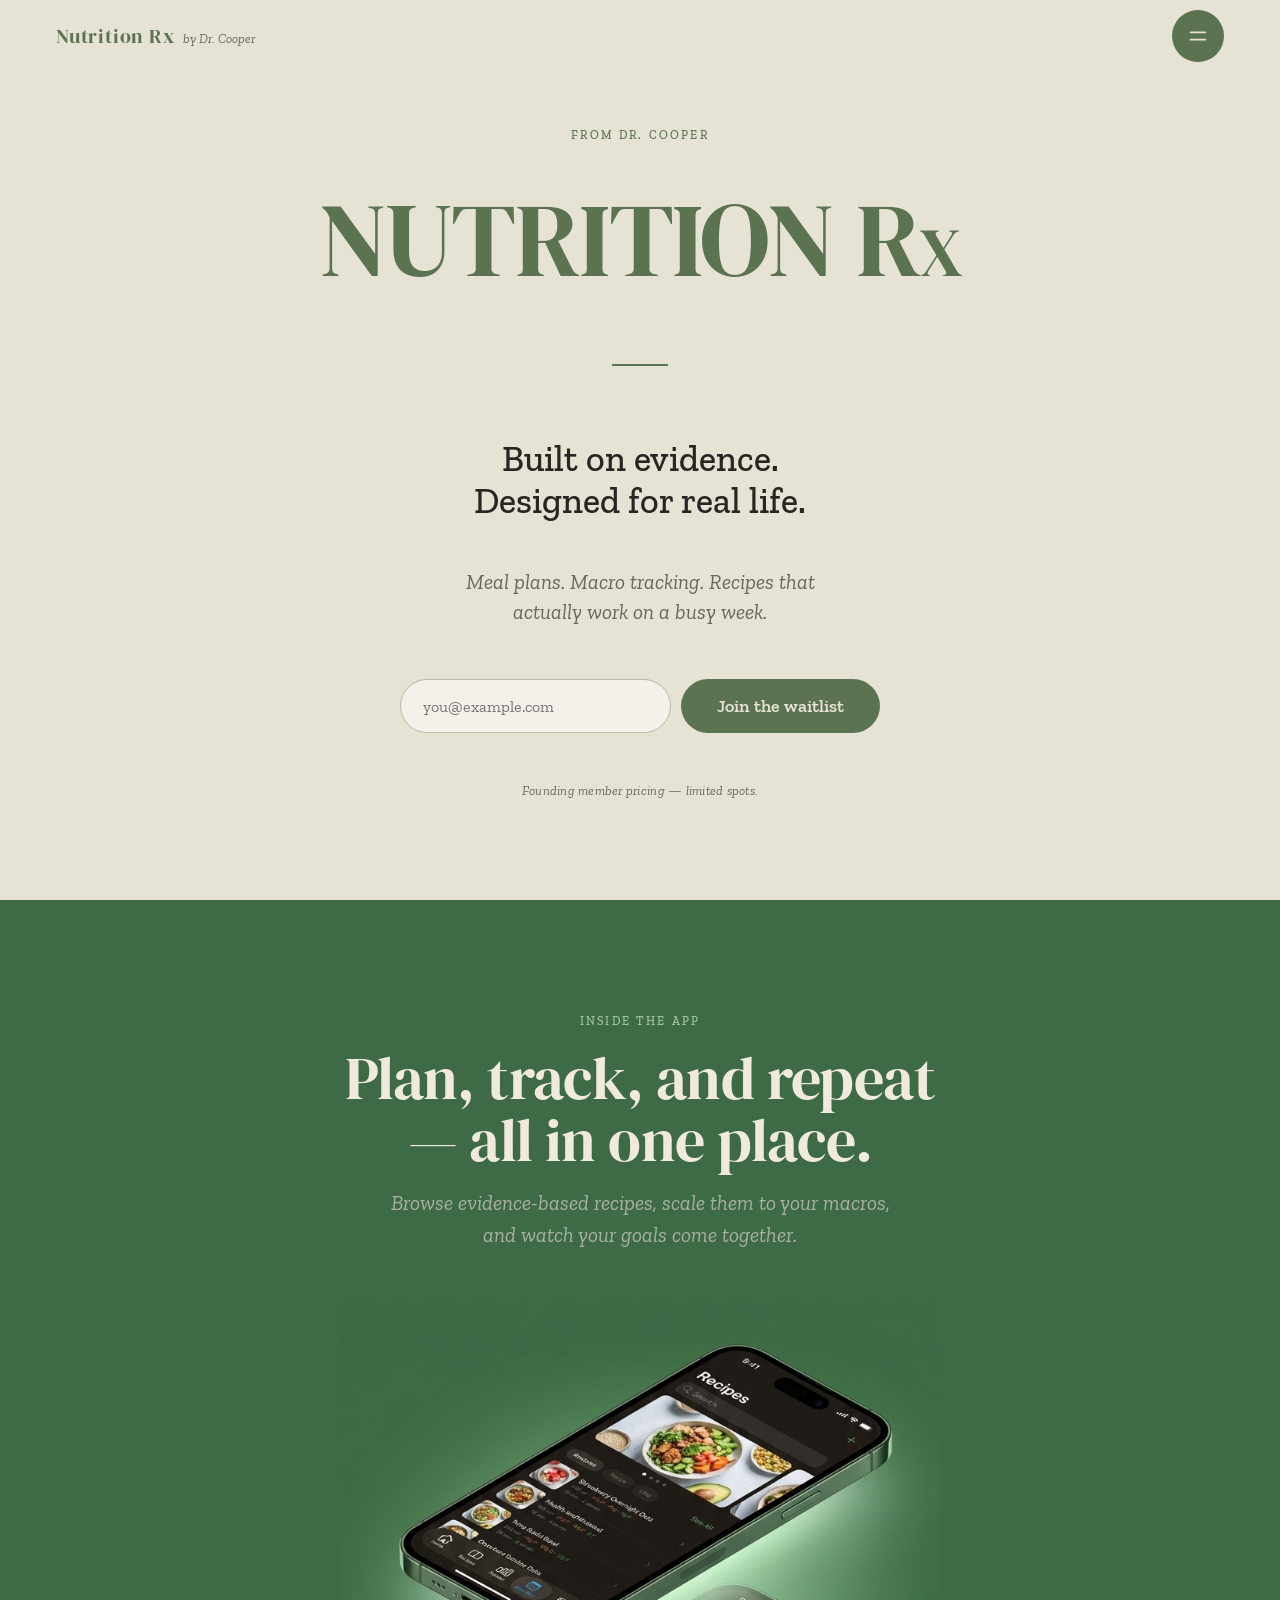
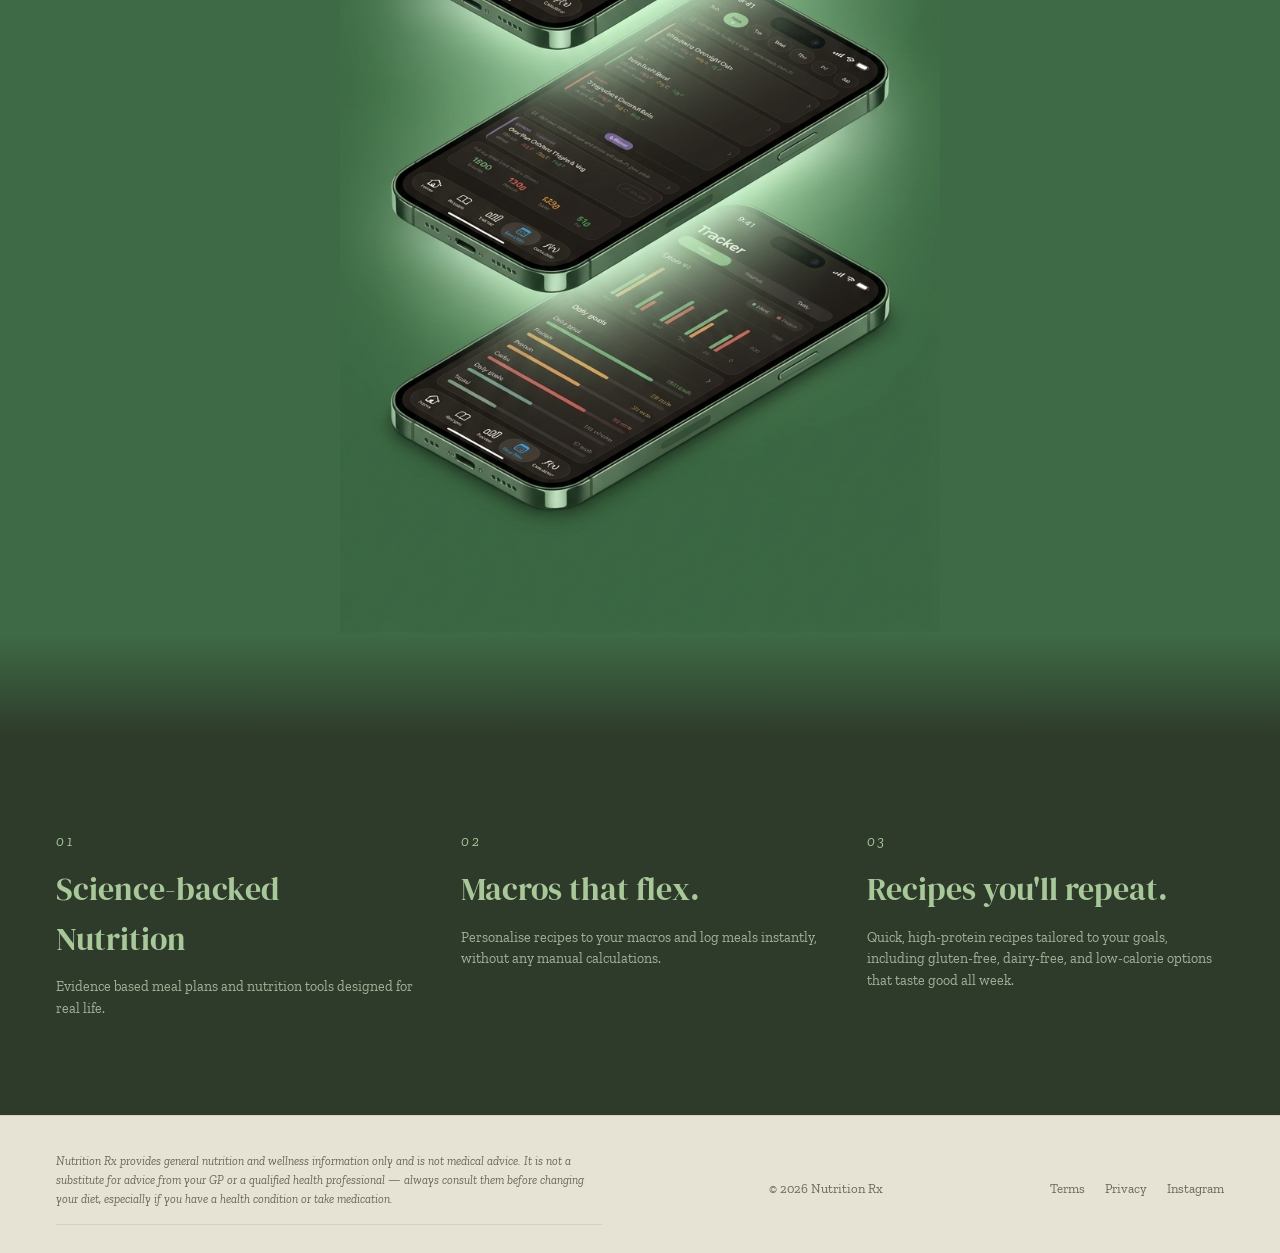
==== index.html @ 68b1487c "Add files via upload" ====
<!doctype html>
<html lang="en">
<head>
<meta charset="utf-8">
<meta name="viewport" content="width=device-width,initial-scale=1">
<title>Nutrition Rx — by Dr. Cooper</title>
<link rel="preconnect" href="https://fonts.googleapis.com">
<link rel="preconnect" href="https://fonts.gstatic.com" crossorigin>
<link href="https://fonts.googleapis.com/css2?family=DM+Serif+Display:ital@0;1&family=Zilla+Slab:ital,wght@0,300;0,400;0,500;0,600;0,700;1,400;1,500&display=swap" rel="stylesheet">
<link rel="stylesheet" href="styles.css">
<style>
  .hero {
    min-height: 100svh;
    display: grid;
    grid-template-rows: 72px 1fr;
    padding: 0 var(--page-pad);
  }
  .hero__body {
    display: grid;
    place-items: center;
    text-align: center;
    padding: 32px 0 64px;
  }
  .hero h1 {
    margin: 0;
    font-family: var(--font-display);
    font-weight: 400;
    letter-spacing: -0.01em;
    line-height: 1.0;
    color: var(--green-mid);
    text-transform: uppercase;
    white-space: nowrap;
  }
  .hero .lede {
    font-family: var(--font-slab);
    font-weight: 500;
    font-size: clamp(22px, 3.2vw, 36px);
    line-height: 1.18;
    color: var(--ink);
    margin: 0;
    max-width: 18ch;
  }
  .hero .sub {
    font-family: var(--font-italic);
    font-style: italic;
    font-size: clamp(16px, 2vw, 21px);
    color: var(--ink-soft);
    margin: 0;
    max-width: 32ch;
    line-height: 1.45;
  }
  .hero form {
    display: flex;
    flex-wrap: wrap;
    gap: 10px;
    justify-content: center;
    margin-top: 8px;
  }
  .hero input[type="email"] {
    appearance: none;
    border: 1.5px solid rgba(91,115,80,0.4);
    background: rgba(255,255,255,0.5);
    padding: 16px 22px;
    border-radius: var(--radius-pill);
    font-family: var(--font-slab);
    font-size: 16px;
    color: var(--ink);
    min-width: 260px;
    outline: none;
  }
  .hero input[type="email"]:focus { border-color: var(--green-mid); background: #fff; }
  .hero .hint {
    font-size: 13px;
    color: var(--ink-soft);
    font-style: italic;
    letter-spacing: 0.02em;
    margin-top: 4px;
  }

  .values {
    background: var(--green-deep);
    color: var(--ink-on-green);
    padding: clamp(56px, 9vw, 96px) var(--page-pad);
  }
  .values__inner {
    max-width: var(--max);
    margin: 0 auto;
    display: grid;
    grid-template-columns: repeat(3, 1fr);
    gap: 48px;
  }
  .values__inner > div { display: grid; gap: 12px; align-content: start; }
  .values h3 {
    font-family: var(--font-display);
    font-size: 32px;
    margin: 0;
    color: var(--green-sage);
    font-weight: 400;
  }
  .values p { margin: 0; color: var(--ink-on-green-soft); }
  .values .num {
    font-family: var(--font-slab);
    font-style: italic;
    color: var(--green-sage);
    font-size: 14px;
    letter-spacing: 0.2em;
  }
  @media (max-width: 720px) {
    .values__inner { grid-template-columns: 1fr; gap: 36px; }
  }

  /* ---------- App showcase ---------- */
  .showcase {
    background: #3e6b46;
    padding: clamp(64px, 10vw, 112px) var(--page-pad) 0;
    text-align: center;
    position: relative;
    overflow: hidden;
  }
  .showcase__head {
    max-width: 660px;
    margin: 0 auto;
    display: grid;
    gap: 16px;
    justify-items: center;
  }
  .showcase .eyebrow { color: var(--green-sage); }
  .showcase h2 {
    font-family: var(--font-display);
    font-weight: 400;
    font-size: clamp(32px, 5.2vw, 60px);
    line-height: 1.04;
    letter-spacing: -0.01em;
    color: var(--cream-light);
    margin: 0;
  }
  .showcase__sub {
    font-family: var(--font-italic);
    font-style: italic;
    font-size: clamp(16px, 2vw, 21px);
    color: var(--ink-on-green-soft);
    margin: 0;
    max-width: 42ch;
    line-height: 1.5;
  }
  .showcase__art {
    width: min(600px, 94%);
    margin: clamp(28px, 4.5vw, 52px) auto 0;
  }
  .showcase__art img { width: 100%; height: auto; }
  .showcase__fade {
    height: clamp(56px, 8vw, 110px);
    background: linear-gradient(#3e6b46, var(--green-deep));
  }

  /* scroll reveal */
  .reveal {
    opacity: 0;
    transform: translateY(26px);
    transition: opacity .85s cubic-bezier(.2,.7,.2,1), transform .85s cubic-bezier(.2,.7,.2,1);
  }
  .reveal.in { opacity: 1; transform: none; }
  .reveal--art { transition-delay: .12s; transform: translateY(40px) scale(.985); }
  .reveal--art.in { transform: none; }
  @media (prefers-reduced-motion: reduce) {
    .reveal, .reveal--art { opacity: 1; transform: none; transition: none; }
  }
</style>
</head>
<body data-screen-label="01 Landing" style="font-size: 14px">
<template id="__bundler_thumbnail">
<svg xmlns="http://www.w3.org/2000/svg" viewBox="0 0 100 100">
  <rect width="100" height="100" fill="#2f5a3a"/>
  <circle cx="50" cy="54" r="22" fill="none" stroke="#cfe3bf" stroke-width="4"/>
  <path d="M34 50h32a16 16 0 0 1-32 0z" fill="#cfe3bf"/>
  <text x="50" y="32" font-family="Georgia, serif" font-size="15" fill="#cfe3bf" text-anchor="middle">Rx</text>
</svg>
</template>

  <section class="hero">
    <div></div>
    <div class="hero__body stack" style="--gap: 28px;">
      <span class="eyebrow">From Dr. Cooper</span>
      <h1 data-comment-anchor="hero-title" style="font-size: clamp(34px, 8.5vw, 104px)">NUTRITION R<span style="font-size: 0.66em; display: inline-block; vertical-align: baseline">X</span></h1>
      <hr class="rule">
      <p class="lede">Built on evidence.<br>Designed for real life.</p>
      <p class="sub">Meal plans. Macro tracking. Recipes that actually work on a busy week.</p>

      <form onsubmit="event.preventDefault(); this.querySelector('.thanks').hidden=false;">
        <input type="email" placeholder="you@example.com" aria-label="Email address" required>
        <button class="btn-primary" type="submit">Join the waitlist</button>
        <p class="hint thanks" hidden style="width:100%;">✓ You're on the list. Founding pricing coming your way.</p>
      </form>
      <p class="hint">Founding member pricing — limited spots.</p>
    </div>
  </section>

  <section class="showcase" data-screen-label="01b App showcase">
    <div class="showcase__head reveal">
      <span class="eyebrow">Inside the app</span>
      <h2>Plan, track, and repeat<br>— all in one place.</h2>
      <p class="showcase__sub">Browse evidence-based recipes, scale them to your macros, and watch your goals come together.</p>
    </div>
    <div class="showcase__art reveal reveal--art">
      <img src="images/app-showcase.png" alt="Nutrition Rx app shown on three phones — recipes, macro logging, and the goals tracker" width="768" height="1191">
    </div>
  </section>
  <div class="showcase__fade"></div>

  <section class="values">
    <div class="values__inner">
      <div>
        <span class="num">01</span>
        <h3>Science-backed Nutrition</h3>
        <p>Evidence based meal plans and nutrition tools designed for real life.</p>
      </div>
      <div>
        <span class="num">02</span>
        <h3>Macros that flex.</h3>
        <p>Personalise recipes to your macros and log meals instantly, without any manual calculations.</p>
      </div>
      <div>
        <span class="num">03</span>
        <h3>Recipes you'll repeat.</h3>
        <p>Quick, high-protein recipes tailored to your goals, including gluten-free, dairy-free, and low-calorie options that taste good all week.</p>
      </div>
    </div>
  </section>

  <footer class="foot">
    <p class="foot__note">Nutrition Rx provides general nutrition and wellness information only and is not medical advice. It is not a substitute for advice from your GP or a qualified health professional — always consult them before changing your diet, especially if you have a health condition or take medication.</p>
    <span>© 2026 Nutrition Rx</span>
    <div class="foot__links">
      <a href="https://app.termly.io/policy-viewer/policy.html?policyUUID=1946a40e-50e3-4dcf-b703-84544bc75a5b">Terms</a>
      <a href="https://app.termly.io/policy-viewer/policy.html?policyUUID=960cfebc-e4dd-4759-b93a-fd1ca476af55">Privacy</a>
      <a href="https://www.instagram.com/eatwithdrcooper/" target="_blank" rel="noopener">Instagram</a>
    </div>
  </footer>

  <script src="nav.js"></script>
  <script>NutritionRxNav.mount({ current: "home" });</script>
  <script>
    (function () {
      var els = document.querySelectorAll('.reveal');
      if (!('IntersectionObserver' in window)) {
        els.forEach(function (el) { el.classList.add('in'); });
        return;
      }
      var io = new IntersectionObserver(function (entries) {
        entries.forEach(function (e) {
          if (e.isIntersecting) { e.target.classList.add('in'); io.unobserve(e.target); }
        });
      }, { threshold: 0.18 });
      els.forEach(function (el) { io.observe(el); });
    })();
  </script>
</body>
</html>
---- styles.css ----
/* =========================================================
   Nutrition Rx — shared styles
   Design tokens pulled from brand graphics:
   - cream paper + deep forest green
   - sage pill accents, slab + transitional serif type
   ========================================================= */

:root {
  /* Surfaces */
  --cream: #e6e2d4;
  --cream-warm: #ddd6c4;
  --cream-light: #efeadc;
  --green-deep: #2e3b2a;
  --green-darker: #1f2a1d;
  --green-mid: #5b7350;
  --green-sage: #a8c89a;
  --green-sage-soft: #c2d6b6;

  /* Ink */
  --ink: #2a2522;
  --ink-soft: #6b665a;
  --ink-on-green: #e6e2d4;
  --ink-on-green-soft: #a8b29c;

  /* Macros */
  --macro-cal: #c8553d;
  --macro-protein: #d8893a;
  --macro-carbs: #a8a83a;
  --macro-fat: #5b7350;

  /* Type */
  --font-display: "DM Serif Display", "Source Serif Pro", Georgia, serif;
  --font-slab: "Zilla Slab", Georgia, serif;
  --font-italic: "Zilla Slab", Georgia, serif;

  /* Layout */
  --page-pad: clamp(20px, 5vw, 56px);
  --max: 1240px;
  --radius-pill: 999px;
  --radius-card: 18px;
}

* { box-sizing: border-box; }

html, body {
  margin: 0;
  padding: 0;
  background: var(--cream);
  color: var(--ink);
  font-family: var(--font-slab);
  font-weight: 400;
  font-size: 17px;
  line-height: 1.55;
  -webkit-font-smoothing: antialiased;
  text-rendering: optimizeLegibility;
}

body.theme-green {
  background: var(--green-deep);
  color: var(--ink-on-green);
}

img { max-width: 100%; display: block; }

a { color: inherit; text-decoration: none; }

/* ---------- Type ---------- */
.display {
  font-family: var(--font-display);
  font-weight: 400;
  letter-spacing: -0.01em;
  line-height: 1.02;
}

.eyebrow {
  font-family: var(--font-slab);
  font-weight: 500;
  font-size: 12px;
  letter-spacing: 0.18em;
  text-transform: uppercase;
  color: var(--green-mid);
}
.theme-green .eyebrow { color: var(--green-sage); }

.italic-lede {
  font-family: var(--font-italic);
  font-style: italic;
  font-weight: 400;
  color: var(--ink-soft);
}
.theme-green .italic-lede { color: var(--ink-on-green-soft); }

.rule {
  width: 56px;
  height: 2px;
  background: var(--green-mid);
  border: 0;
  margin: 28px auto;
}
.theme-green .rule { background: var(--green-sage); }

/* ---------- Pills / Buttons ---------- */
.pill {
  display: inline-flex;
  align-items: center;
  gap: 8px;
  padding: 10px 20px;
  border-radius: var(--radius-pill);
  background: var(--green-sage);
  color: var(--green-darker);
  font-family: var(--font-slab);
  font-weight: 600;
  font-size: 15px;
  letter-spacing: 0.02em;
}

.btn-primary {
  display: inline-flex;
  align-items: center;
  justify-content: center;
  gap: 10px;
  padding: 16px 36px;
  border-radius: var(--radius-pill);
  background: var(--green-mid);
  color: var(--cream);
  font-family: var(--font-slab);
  font-weight: 600;
  font-size: 18px;
  border: 0;
  cursor: pointer;
  transition: transform .15s ease, background .15s ease;
}
.btn-primary:hover { background: #4d6244; transform: translateY(-1px); }

.btn-ghost {
  display: inline-flex;
  align-items: center;
  gap: 8px;
  padding: 14px 28px;
  border-radius: var(--radius-pill);
  border: 1.5px solid currentColor;
  font-family: var(--font-slab);
  font-weight: 500;
  font-size: 15px;
  cursor: pointer;
  background: transparent;
}

/* ---------- Top bar / Hamburger ---------- */
.topbar {
  position: fixed;
  inset: 0 0 auto 0;
  height: 72px;
  display: flex;
  align-items: center;
  justify-content: space-between;
  padding: 0 var(--page-pad);
  z-index: 50;
  pointer-events: none;
  transition: background .28s ease, box-shadow .28s ease, backdrop-filter .28s ease, height .28s ease;
}
.topbar > * { pointer-events: auto; }

.topbar.scrolled {
  background: rgba(230, 226, 212, 0.88);
  -webkit-backdrop-filter: blur(10px);
  backdrop-filter: blur(10px);
  box-shadow: 0 1px 0 rgba(42, 37, 34, 0.10), 0 6px 20px -14px rgba(42, 37, 34, 0.5);
}
.theme-green .topbar.scrolled {
  background: rgba(46, 59, 42, 0.9);
  box-shadow: 0 1px 0 rgba(230, 226, 212, 0.12), 0 6px 20px -14px rgba(0, 0, 0, 0.6);
}

.brand {
  font-family: var(--font-display);
  font-size: 20px;
  letter-spacing: 0.04em;
  color: var(--green-mid);
}
.theme-green .brand { color: var(--green-sage); }
.brand small {
  font-family: var(--font-slab);
  font-style: italic;
  font-size: 13px;
  color: var(--ink-soft);
  margin-left: 8px;
  letter-spacing: 0;
}
.theme-green .brand small { color: var(--ink-on-green-soft); }

.hamburger {
  width: 52px;
  height: 52px;
  border-radius: 50%;
  background: var(--green-mid);
  color: var(--cream);
  display: inline-flex;
  align-items: center;
  justify-content: center;
  border: 0;
  cursor: pointer;
  transition: background .15s ease, transform .15s ease;
}
.theme-green .hamburger { background: var(--green-sage); color: var(--green-darker); }
.hamburger:hover { transform: scale(1.04); }
.hamburger svg { width: 22px; height: 22px; }

/* ---------- Menu overlay ---------- */
.menu {
  position: fixed;
  inset: 0;
  background: var(--green-deep);
  color: var(--cream);
  z-index: 100;
  opacity: 0;
  pointer-events: none;
  transform: translateY(-12px);
  transition: opacity .35s ease, transform .35s ease;
  display: grid;
  grid-template-rows: 72px 1fr auto;
  padding: 0 var(--page-pad);
}
.menu.is-open {
  opacity: 1;
  pointer-events: auto;
  transform: translateY(0);
}
.menu__top {
  display: flex;
  align-items: center;
  justify-content: space-between;
}
.menu__brand {
  font-family: var(--font-display);
  font-size: 20px;
  letter-spacing: 0.04em;
  color: var(--green-sage);
}
.menu__close {
  width: 52px;
  height: 52px;
  border-radius: 50%;
  background: var(--green-sage);
  color: var(--green-darker);
  border: 0;
  cursor: pointer;
  display: inline-flex;
  align-items: center;
  justify-content: center;
}
.menu__close svg { width: 22px; height: 22px; }

.menu__nav {
  display: flex;
  flex-direction: column;
  justify-content: center;
  gap: clamp(20px, 4vh, 36px);
  max-width: 880px;
  margin: 0 auto;
  width: 100%;
}
.menu__link {
  font-family: var(--font-display);
  font-size: clamp(40px, 8vw, 88px);
  line-height: 1;
  letter-spacing: -0.015em;
  color: var(--cream);
  display: grid;
  grid-template-columns: 64px 1fr auto;
  align-items: baseline;
  gap: 24px;
  padding: 8px 0;
  border-bottom: 1px solid rgba(230, 226, 212, 0.18);
  transition: color .2s ease, padding-left .2s ease;
}
.menu__link:hover {
  color: var(--green-sage);
  padding-left: 8px;
}
.menu__link .num {
  font-family: var(--font-slab);
  font-size: 14px;
  letter-spacing: 0.2em;
  color: var(--ink-on-green-soft);
  font-style: italic;
}
.menu__link .arrow {
  font-family: var(--font-slab);
  font-size: 20px;
  color: var(--ink-on-green-soft);
  transition: transform .2s ease;
}
.menu__link:hover .arrow { transform: translateX(8px); color: var(--green-sage); }

.menu__foot {
  display: flex;
  justify-content: space-between;
  align-items: center;
  padding: 28px 0;
  border-top: 1px solid rgba(230, 226, 212, 0.18);
  font-family: var(--font-slab);
  font-size: 13px;
  color: var(--ink-on-green-soft);
  letter-spacing: 0.04em;
}
.menu__foot a:hover { color: var(--green-sage); }

body.menu-open { overflow: hidden; }

/* ---------- Page sections ---------- */
.section {
  padding: clamp(80px, 12vw, 140px) var(--page-pad);
  max-width: var(--max);
  margin: 0 auto;
}
.section--narrow { max-width: 820px; }
.section--green {
  background: var(--green-deep);
  color: var(--ink-on-green);
  max-width: none;
}
.section--green-inner {
  max-width: var(--max);
  margin: 0 auto;
}

.center { text-align: center; }

/* ---------- Image placeholder ---------- */
.ph {
  position: relative;
  background:
    repeating-linear-gradient(135deg,
      rgba(0,0,0,0.04) 0 8px,
      transparent 8px 16px),
    var(--cream-warm);
  border: 1px solid rgba(0,0,0,0.06);
  border-radius: 12px;
  display: grid;
  place-items: center;
  font-family: ui-monospace, "SF Mono", Menlo, monospace;
  font-size: 11px;
  letter-spacing: 0.12em;
  text-transform: uppercase;
  color: var(--ink-soft);
  text-align: center;
  padding: 16px;
  min-height: 200px;
}
.theme-green .ph {
  background:
    repeating-linear-gradient(135deg,
      rgba(255,255,255,0.04) 0 8px,
      transparent 8px 16px),
    rgba(255,255,255,0.04);
  border-color: rgba(255,255,255,0.12);
  color: var(--ink-on-green-soft);
}
.ph--circle { border-radius: 999px; aspect-ratio: 1; }
.ph--phone {
  aspect-ratio: 9 / 19.5;
  border-radius: 36px;
  min-height: 0;
}

/* ---------- Footer ---------- */
.foot {
  padding: 36px var(--page-pad) 28px;
  border-top: 1px solid rgba(0,0,0,0.08);
  display: flex;
  flex-wrap: wrap;
  gap: 24px;
  justify-content: space-between;
  align-items: center;
  font-size: 13px;
  color: var(--ink-soft);
}
.theme-green .foot {
  border-color: rgba(255,255,255,0.12);
  color: var(--ink-on-green-soft);
}
.foot a:hover { color: var(--green-mid); }
.theme-green .foot a:hover { color: var(--green-sage); }
.foot__links { display: flex; gap: 20px; flex-wrap: wrap; }

/* ---------- Utility ---------- */
.stack > * + * { margin-top: var(--gap, 16px); }
.grid { display: grid; gap: 24px; }

@media (max-width: 720px) {
  body { font-size: 16px; }
  .topbar { height: 64px; }
  .hamburger, .menu__close { width: 44px; height: 44px; }
  .menu { grid-template-rows: 64px 1fr auto; }
  .menu__link { grid-template-columns: 40px 1fr auto; gap: 14px; }
  .menu__link .num { font-size: 12px; }
}

.foot__note { flex-basis: 100%; order: -1; margin: 0; padding-bottom: 16px; border-bottom: 1px solid rgba(0,0,0,0.08); font-size: 12px; line-height: 1.55; font-style: italic; color: var(--ink-soft); max-width: 78ch; }
.theme-green .foot__note { border-color: rgba(255,255,255,0.12); color: var(--ink-on-green-soft); }
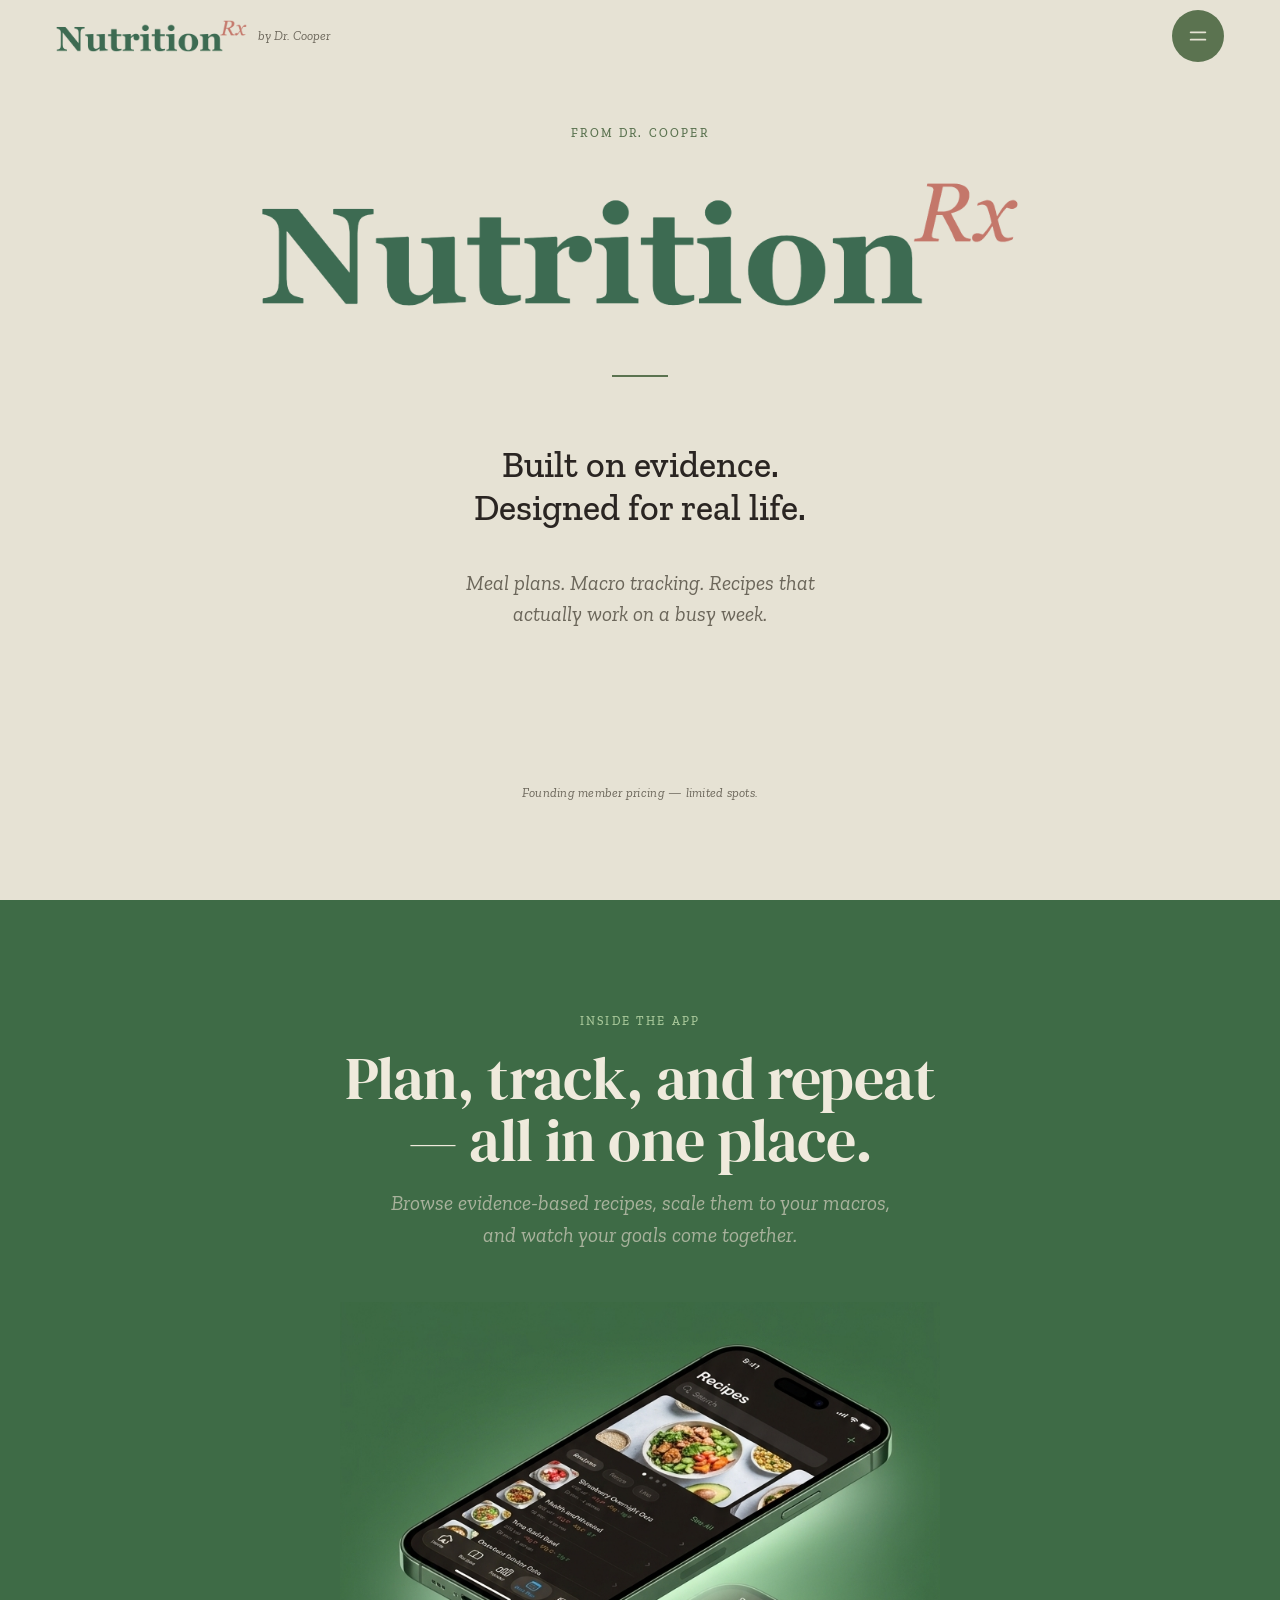
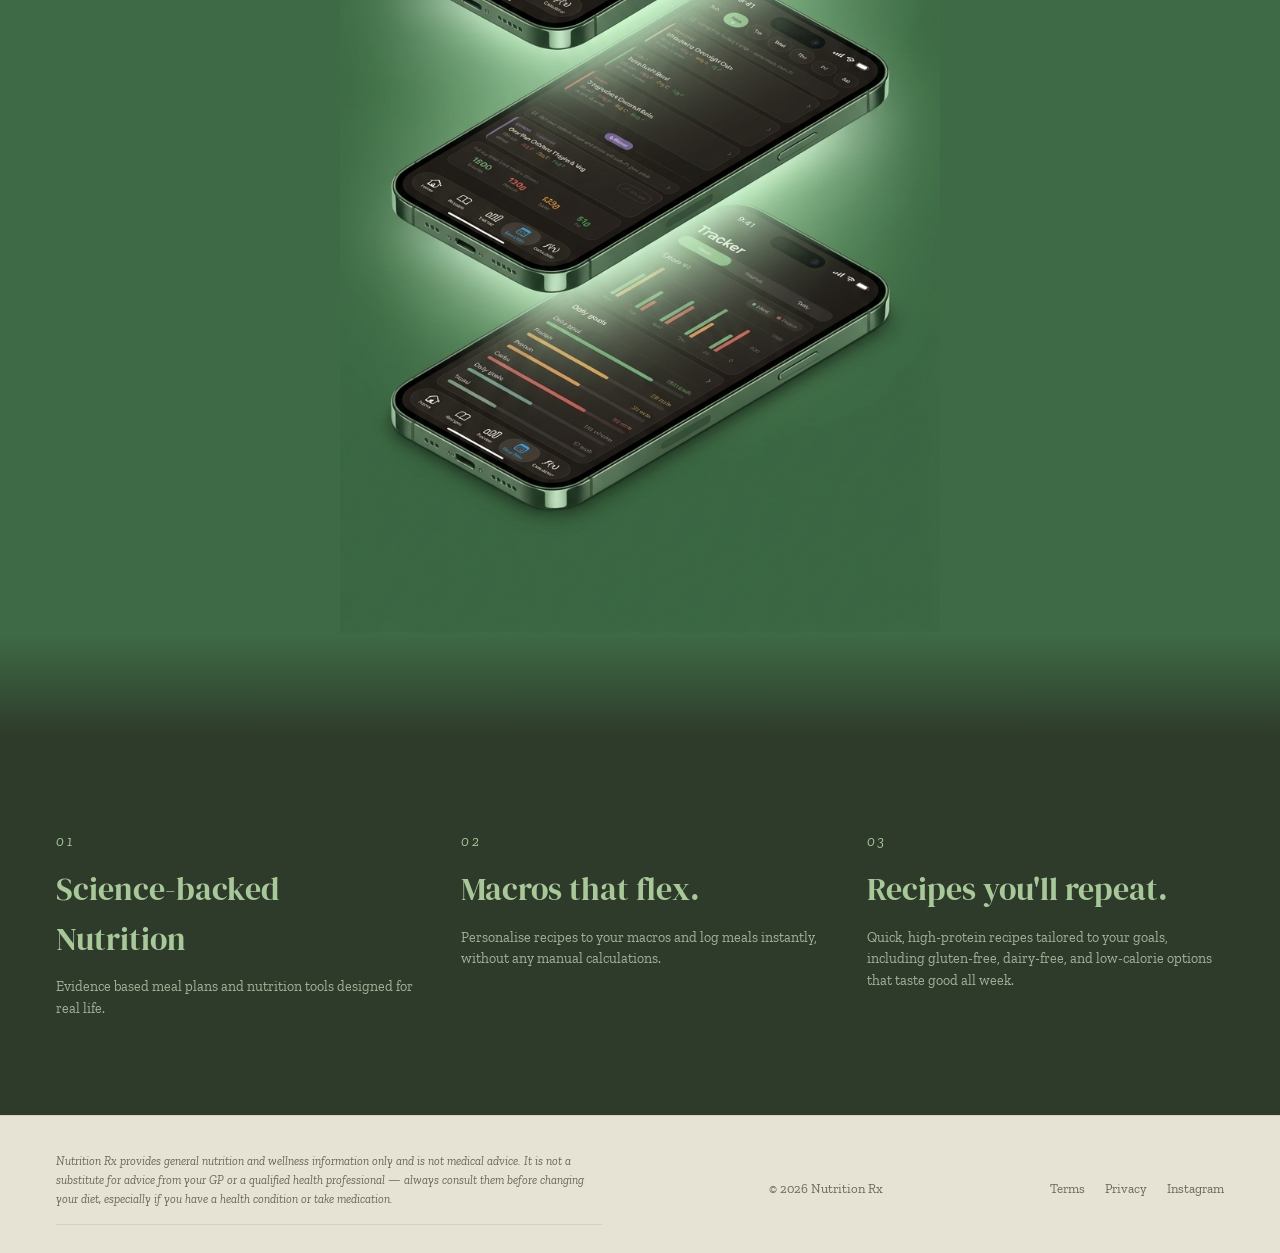
==== commit f4e4da77: "Add files via upload" ====
--- a/index.html
+++ b/index.html
@@ -4,6 +4,8 @@
 <meta charset="utf-8">
 <meta name="viewport" content="width=device-width,initial-scale=1">
 <title>Nutrition Rx — by Dr. Cooper</title>
+<link rel="icon" type="image/png" href="images/favicon.png">
+<link rel="apple-touch-icon" href="images/favicon.png">
 <link rel="preconnect" href="https://fonts.googleapis.com">
 <link rel="preconnect" href="https://fonts.gstatic.com" crossorigin>
 <link href="https://fonts.googleapis.com/css2?family=DM+Serif+Display:ital@0;1&family=Zilla+Slab:ital,wght@0,300;0,400;0,500;0,600;0,700;1,400;1,500&display=swap" rel="stylesheet">
@@ -31,6 +33,12 @@
     text-transform: uppercase;
     white-space: nowrap;
   }
+  .hero__logo {
+    width: clamp(280px, 64vw, 760px);
+    height: auto;
+    display: block;
+    margin: 0 auto;
+  }
   .hero .lede {
     font-family: var(--font-slab);
     font-weight: 500;
@@ -56,6 +64,13 @@
     justify-content: center;
     margin-top: 8px;
   }
+  .hero__signup {
+    width: 100%;
+    max-width: 520px;
+    margin: 8px auto 0;
+    min-height: 64px;
+  }
+  .hero__signup iframe { max-width: 100%; }
   .hero input[type="email"] {
     appearance: none;
     border: 1.5px solid rgba(91,115,80,0.4);
@@ -165,6 +180,7 @@
   @media (prefers-reduced-motion: reduce) {
     .reveal, .reveal--art { opacity: 1; transform: none; transition: none; }
   }
+
 </style>
 </head>
 <body data-screen-label="01 Landing" style="font-size: 14px">
@@ -181,16 +197,14 @@
     <div></div>
     <div class="hero__body stack" style="--gap: 28px;">
       <span class="eyebrow">From Dr. Cooper</span>
-      <h1 data-comment-anchor="hero-title" style="font-size: clamp(34px, 8.5vw, 104px)">NUTRITION R<span style="font-size: 0.66em; display: inline-block; vertical-align: baseline">X</span></h1>
+      <h1 data-comment-anchor="hero-title"><img class="hero__logo" src="images/logo-wordmark.png" alt="Nutrition Rx"></h1>
       <hr class="rule">
       <p class="lede">Built on evidence.<br>Designed for real life.</p>
       <p class="sub">Meal plans. Macro tracking. Recipes that actually work on a busy week.</p>
 
-      <form onsubmit="event.preventDefault(); this.querySelector('.thanks').hidden=false;">
-        <input type="email" placeholder="you@example.com" aria-label="Email address" required>
-        <button class="btn-primary" type="submit">Join the waitlist</button>
-        <p class="hint thanks" hidden style="width:100%;">✓ You're on the list. Founding pricing coming your way.</p>
-      </form>
+      <div class="hero__signup" data-comment-anchor="waitlist">
+        <script async src="https://subscribe-forms.beehiiv.com/v3/loader.js" data-beehiiv-form="a552e4b9-af74-4bf8-8b6a-422f69eded4b"></script>
+      </div>
       <p class="hint">Founding member pricing — limited spots.</p>
     </div>
   </section>
@@ -254,5 +268,6 @@
       els.forEach(function (el) { io.observe(el); });
     })();
   </script>
+  
 </body>
 </html>
--- a/styles.css
+++ b/styles.css
@@ -177,6 +177,14 @@
   font-size: 20px;
   letter-spacing: 0.04em;
   color: var(--green-mid);
+  display: inline-flex;
+  align-items: center;
+  gap: 11px;
+}
+.brand__logo {
+  height: 32px;
+  width: auto;
+  display: block;
 }
 .theme-green .brand { color: var(--green-sage); }
 .brand small {
@@ -184,9 +192,11 @@
   font-style: italic;
   font-size: 13px;
   color: var(--ink-soft);
-  margin-left: 8px;
+  margin-left: 0;
   letter-spacing: 0;
-}
+  white-space: nowrap;
+}
+.menu__brand-logo { height: 30px; width: auto; display: block; }
 .theme-green .brand small { color: var(--ink-on-green-soft); }
 
 .hamburger {
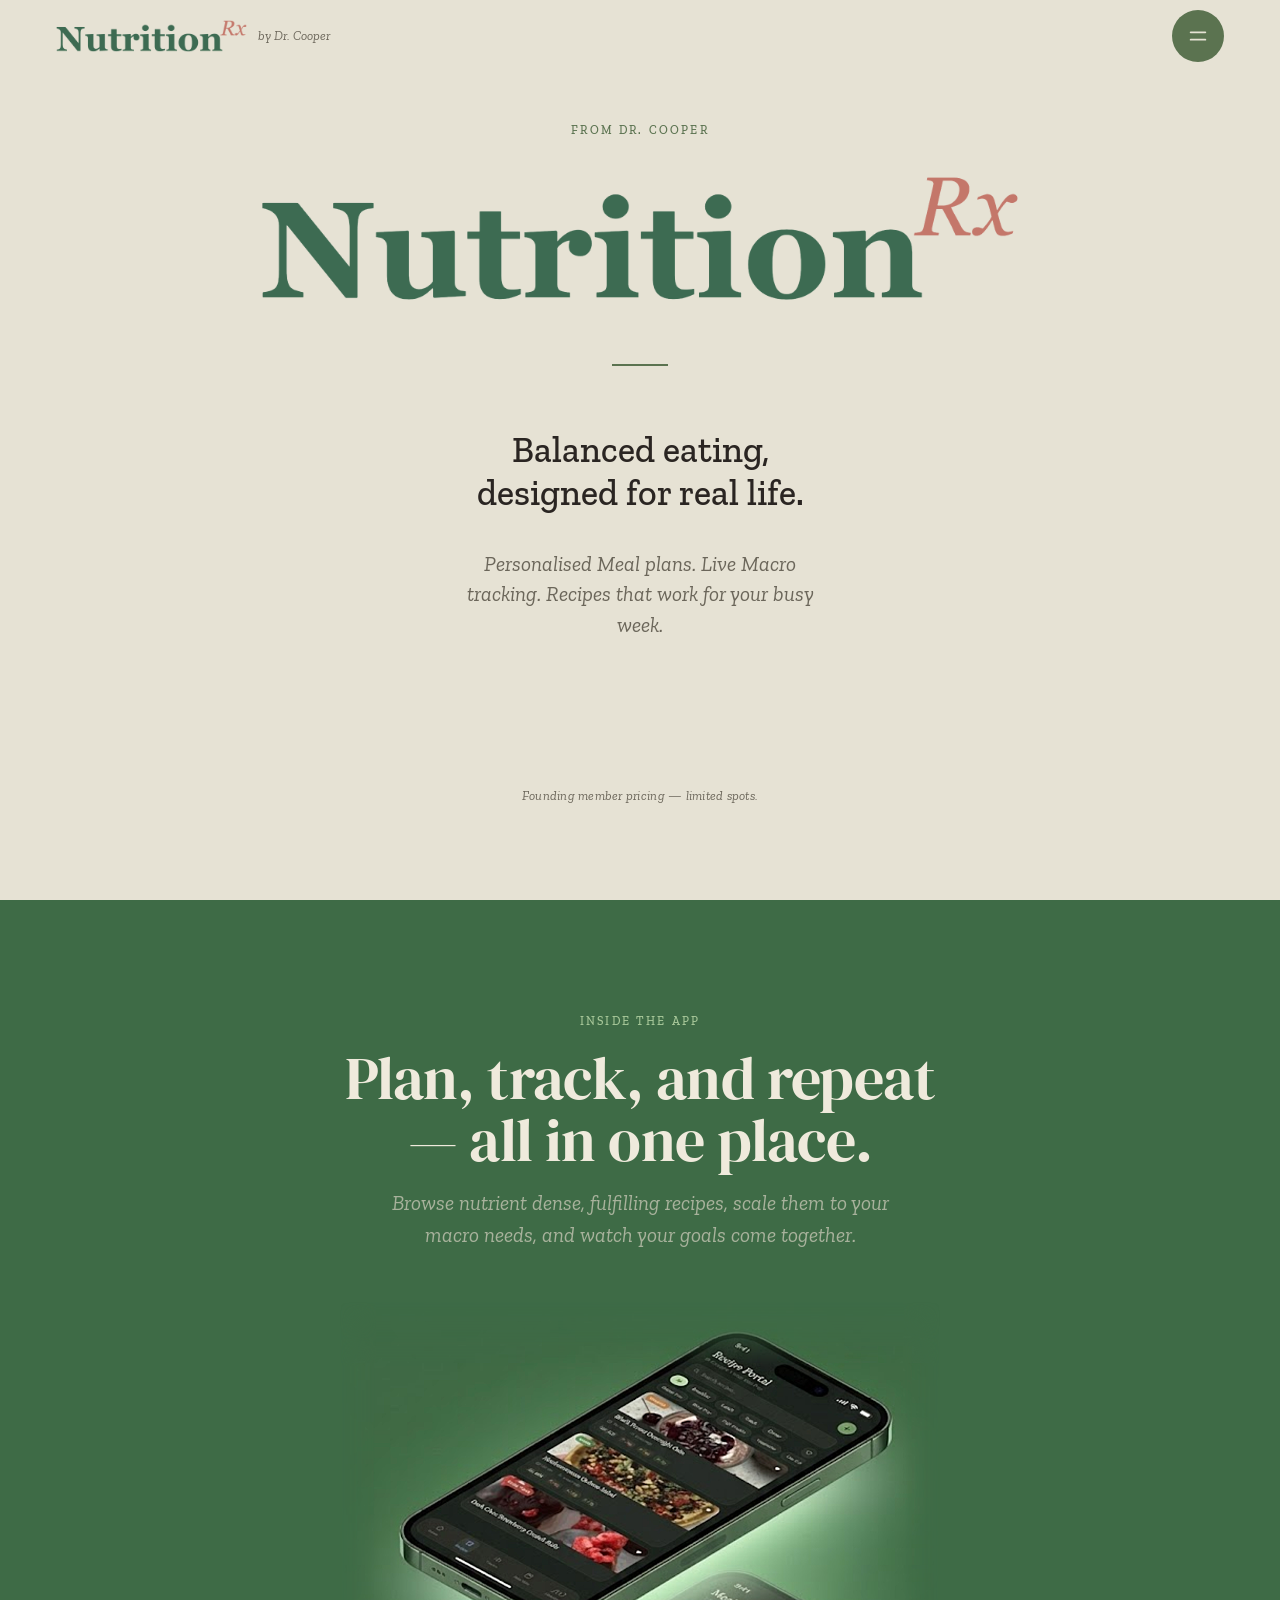
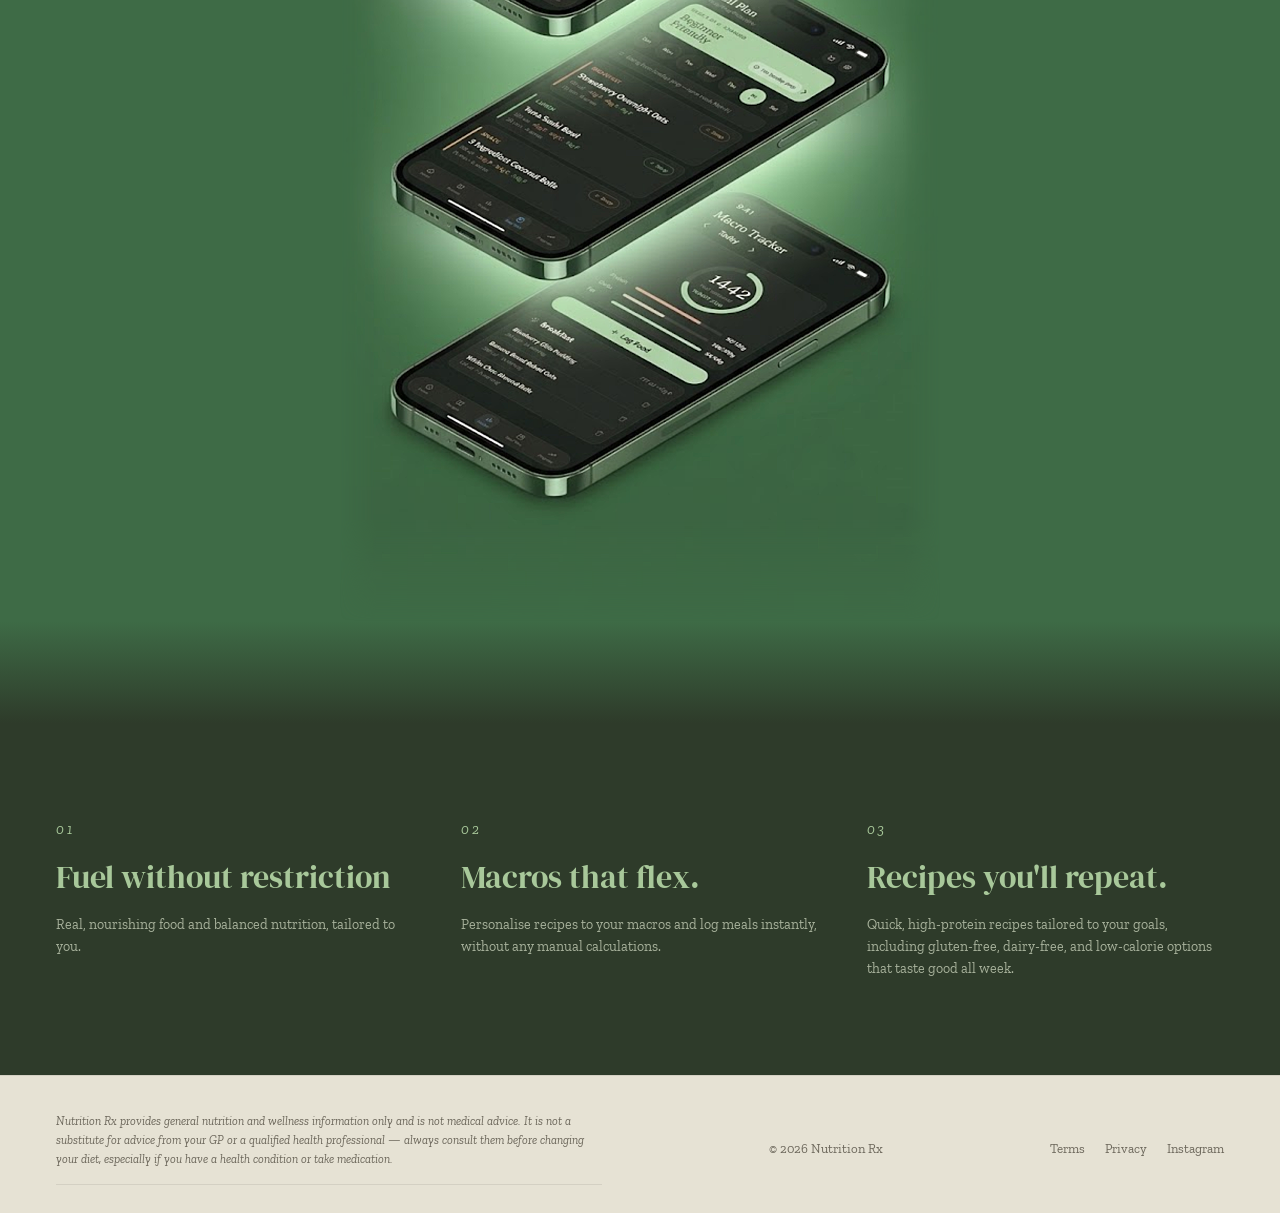
==== commit f25f6c41: "Add files via upload" ====
--- a/index.html
+++ b/index.html
@@ -162,7 +162,18 @@
     width: min(600px, 94%);
     margin: clamp(28px, 4.5vw, 52px) auto 0;
   }
-  .showcase__art img { width: 100%; height: auto; }
+  .showcase__art img {
+    width: 100%;
+    height: auto;
+    -webkit-mask-image:
+      linear-gradient(to bottom, transparent 0%, #000 7%, #000 89%, transparent 100%),
+      linear-gradient(to right, transparent 0%, #000 6%, #000 94%, transparent 100%);
+    mask-image:
+      linear-gradient(to bottom, transparent 0%, #000 7%, #000 89%, transparent 100%),
+      linear-gradient(to right, transparent 0%, #000 6%, #000 94%, transparent 100%);
+    -webkit-mask-composite: source-in;
+    mask-composite: intersect;
+  }
   .showcase__fade {
     height: clamp(56px, 8vw, 110px);
     background: linear-gradient(#3e6b46, var(--green-deep));
@@ -199,8 +210,9 @@
       <span class="eyebrow">From Dr. Cooper</span>
       <h1 data-comment-anchor="hero-title"><img class="hero__logo" src="images/logo-wordmark.png" alt="Nutrition Rx"></h1>
       <hr class="rule">
-      <p class="lede">Built on evidence.<br>Designed for real life.</p>
-      <p class="sub">Meal plans. Macro tracking. Recipes that actually work on a busy week.</p>
+      <p class="lede">Balanced eating,
+designed for real life.</p>
+      <p class="sub">Personalised Meal plans. Live Macro tracking. Recipes that work for your busy week.</p>
 
       <div class="hero__signup" data-comment-anchor="waitlist">
         <script async src="https://subscribe-forms.beehiiv.com/v3/loader.js" data-beehiiv-form="a552e4b9-af74-4bf8-8b6a-422f69eded4b"></script>
@@ -213,10 +225,10 @@
     <div class="showcase__head reveal">
       <span class="eyebrow">Inside the app</span>
       <h2>Plan, track, and repeat<br>— all in one place.</h2>
-      <p class="showcase__sub">Browse evidence-based recipes, scale them to your macros, and watch your goals come together.</p>
+      <p class="showcase__sub">Browse nutrient dense, fulfilling recipes, scale them to your macro needs, and watch your goals come together.</p>
     </div>
     <div class="showcase__art reveal reveal--art">
-      <img src="images/app-showcase.png" alt="Nutrition Rx app shown on three phones — recipes, macro logging, and the goals tracker" width="768" height="1191">
+      <img src="images/app-showcase.png" alt="Nutrition Rx app shown on three phones — recipes, macro logging, and the goals tracker" width="571" height="874">
     </div>
   </section>
   <div class="showcase__fade"></div>
@@ -225,8 +237,8 @@
     <div class="values__inner">
       <div>
         <span class="num">01</span>
-        <h3>Science-backed Nutrition</h3>
-        <p>Evidence based meal plans and nutrition tools designed for real life.</p>
+        <h3>Fuel without restriction</h3>
+        <p>Real, nourishing food and balanced nutrition, tailored to you.</p>
       </div>
       <div>
         <span class="num">02</span>
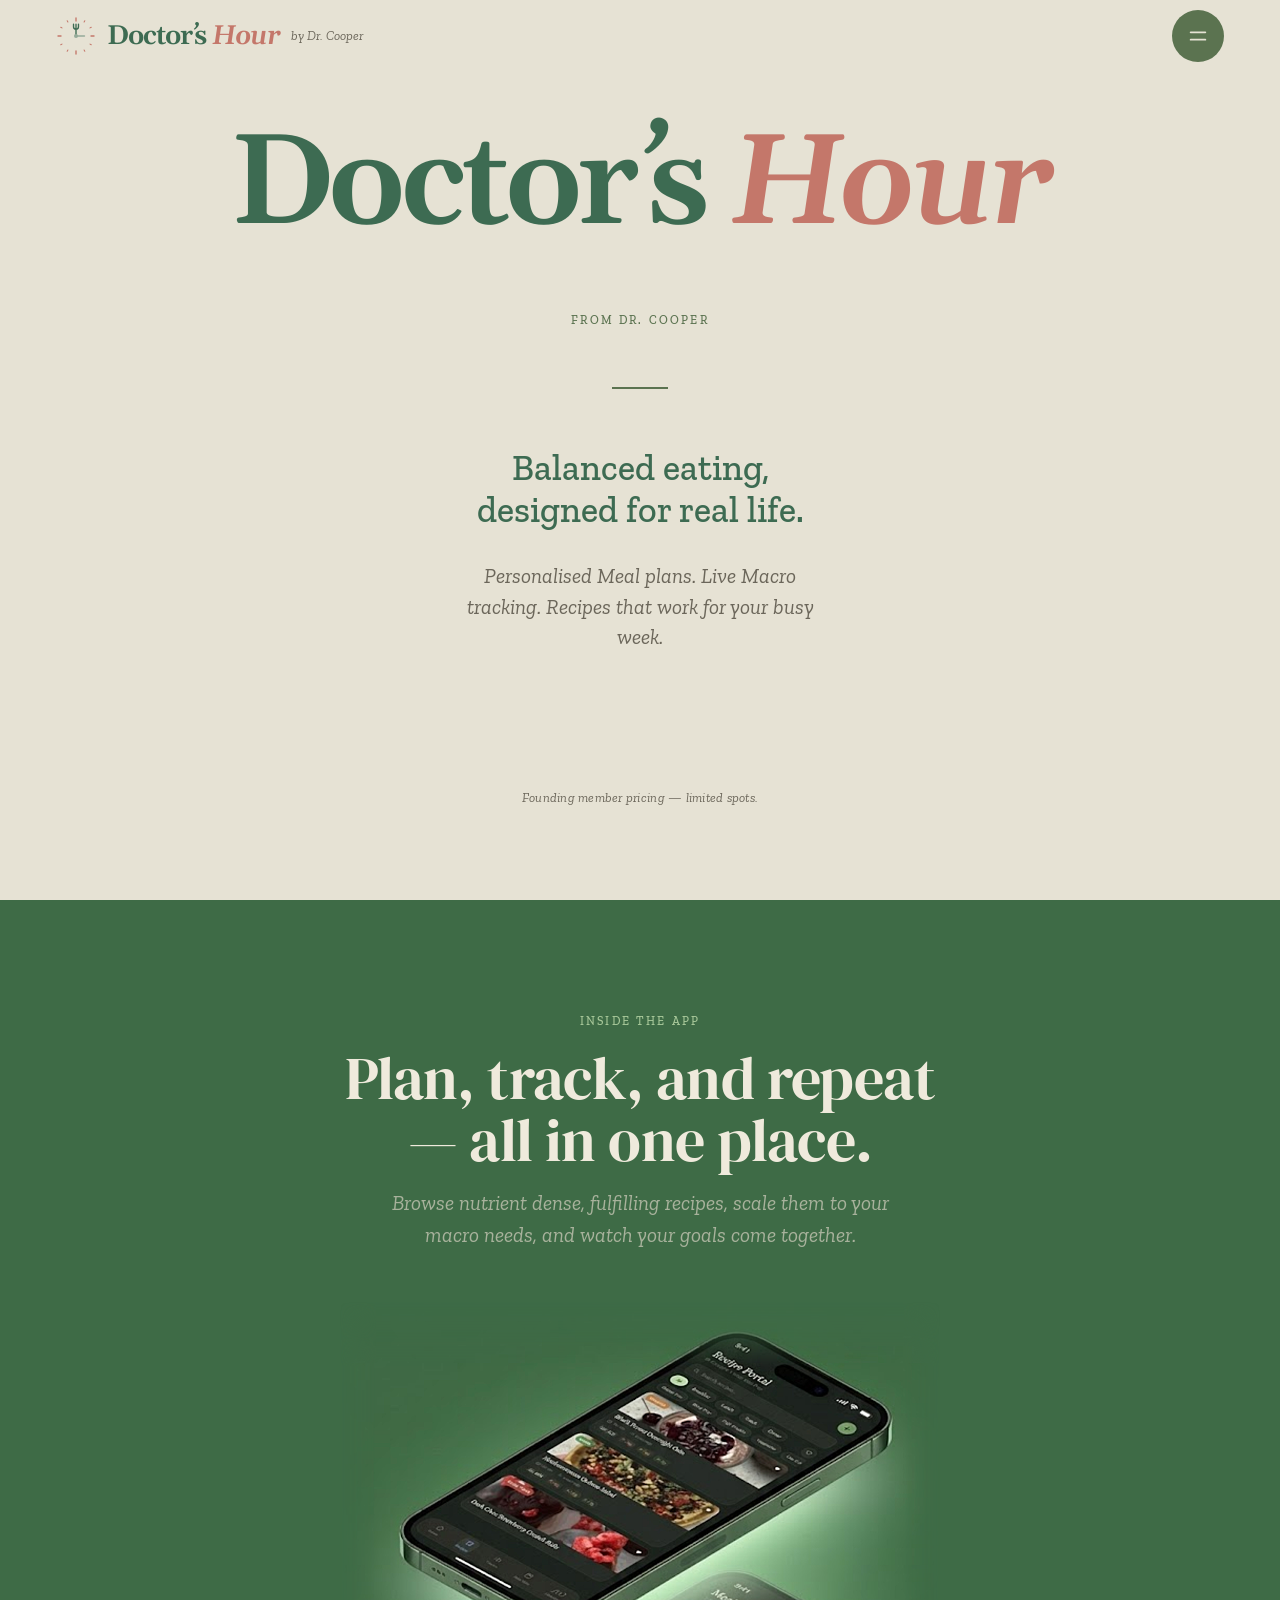
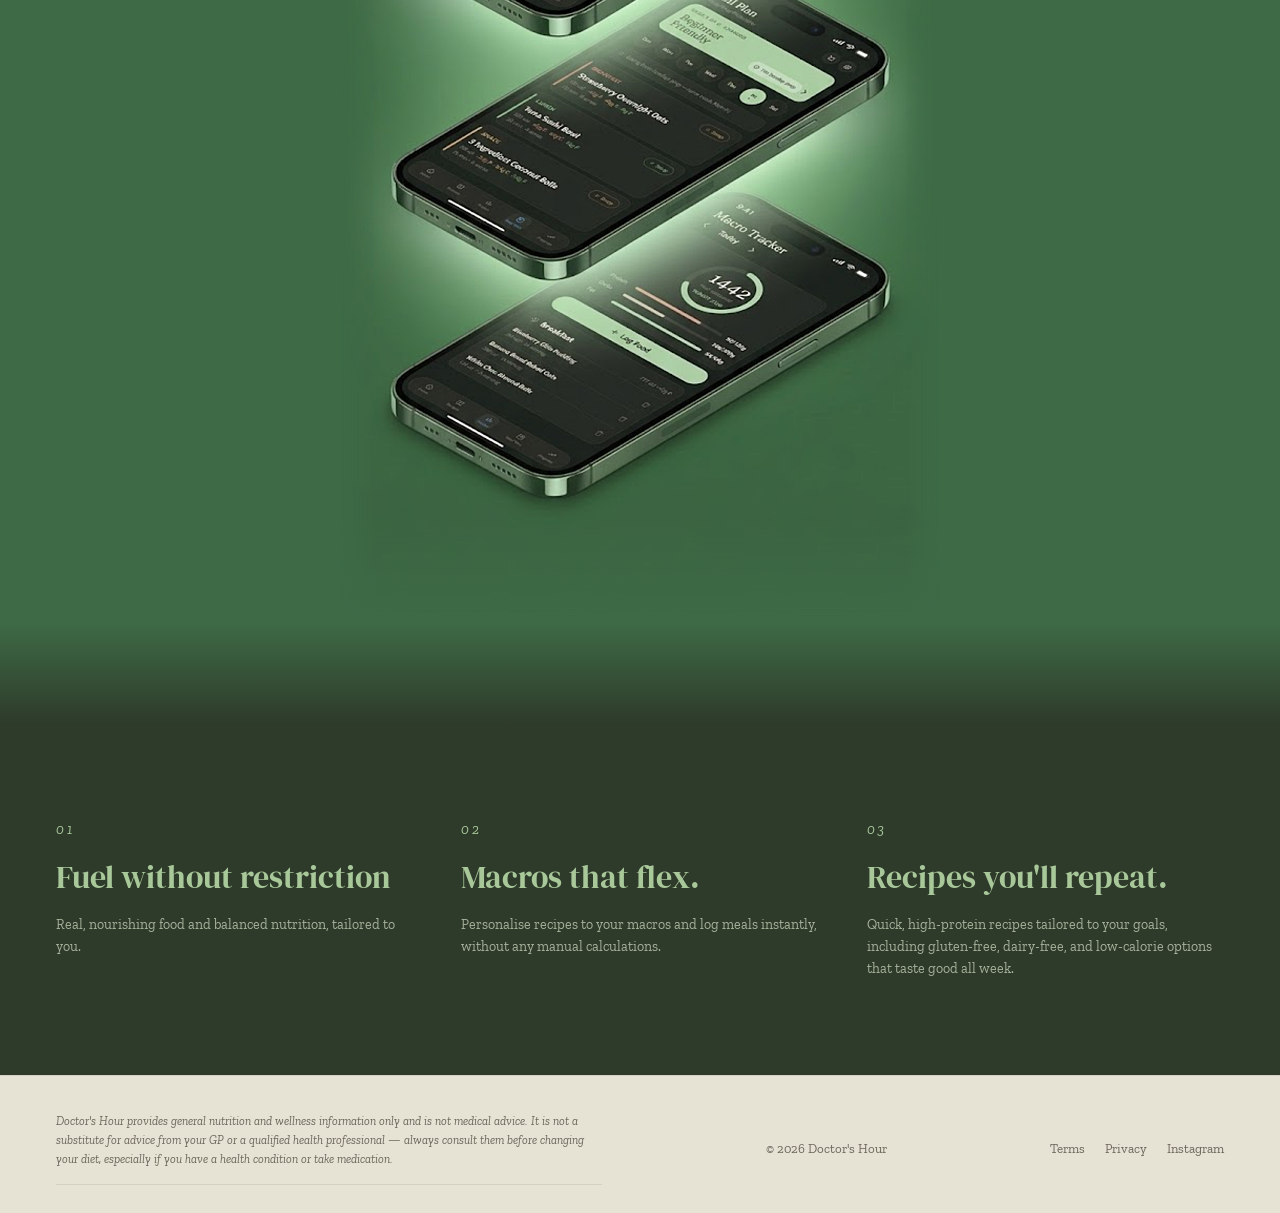
==== commit 4af9fb88: "Add files via upload" ====
--- a/index.html
+++ b/index.html
@@ -3,9 +3,9 @@
 <head>
 <meta charset="utf-8">
 <meta name="viewport" content="width=device-width,initial-scale=1">
-<title>Nutrition Rx — by Dr. Cooper</title>
-<link rel="icon" type="image/png" href="images/favicon.png">
-<link rel="apple-touch-icon" href="images/favicon.png">
+<title>Doctor's Hour — by Dr. Cooper</title>
+<link rel="icon" type="image/png" href="images/doctors-hour-icon.png">
+<link rel="apple-touch-icon" href="images/doctors-hour-icon.png">
 <link rel="preconnect" href="https://fonts.googleapis.com">
 <link rel="preconnect" href="https://fonts.gstatic.com" crossorigin>
 <link href="https://fonts.googleapis.com/css2?family=DM+Serif+Display:ital@0;1&family=Zilla+Slab:ital,wght@0,300;0,400;0,500;0,600;0,700;1,400;1,500&display=swap" rel="stylesheet">
@@ -33,6 +33,9 @@
     text-transform: uppercase;
     white-space: nowrap;
   }
+  .hero h1 .hero__wm{font-weight:600;font-size:clamp(44px,10.5vw,128px);display:block;text-align:center;text-transform:none;white-space:normal;line-height:1.05;letter-spacing:-0.04em}
+  .hero__ap{margin-left:-0.06em;margin-right:0.05em;letter-spacing:-0.1em}
+  .hero__q{display:inline-block;transform:translate(0.08em,-0.05em) rotate(14deg) scale(0.85);transform-origin:50% 30%}
   .hero__logo {
     width: clamp(280px, 64vw, 760px);
     height: auto;
@@ -44,7 +47,7 @@
     font-weight: 500;
     font-size: clamp(22px, 3.2vw, 36px);
     line-height: 1.18;
-    color: var(--ink);
+    color: #3d6b52;
     margin: 0;
     max-width: 18ch;
   }
@@ -207,8 +210,8 @@
   <section class="hero">
     <div></div>
     <div class="hero__body stack" style="--gap: 28px;">
+      <h1 data-comment-anchor="hero-title"><span class="wm hero__wm">Doctor<span class="hero__ap"><span class="hero__q">&rsquo;</span>s</span> <em>Hour</em></span></h1>
       <span class="eyebrow">From Dr. Cooper</span>
-      <h1 data-comment-anchor="hero-title"><img class="hero__logo" src="images/logo-wordmark.png" alt="Nutrition Rx"></h1>
       <hr class="rule">
       <p class="lede">Balanced eating,
 designed for real life.</p>
@@ -228,7 +231,7 @@
       <p class="showcase__sub">Browse nutrient dense, fulfilling recipes, scale them to your macro needs, and watch your goals come together.</p>
     </div>
     <div class="showcase__art reveal reveal--art">
-      <img src="images/app-showcase.png" alt="Nutrition Rx app shown on three phones — recipes, macro logging, and the goals tracker" width="571" height="874">
+      <img src="images/app-showcase.png" alt="Doctor's Hour app shown on three phones — recipes, macro logging, and the goals tracker" width="571" height="874">
     </div>
   </section>
   <div class="showcase__fade"></div>
@@ -254,8 +257,8 @@
   </section>
 
   <footer class="foot">
-    <p class="foot__note">Nutrition Rx provides general nutrition and wellness information only and is not medical advice. It is not a substitute for advice from your GP or a qualified health professional — always consult them before changing your diet, especially if you have a health condition or take medication.</p>
-    <span>© 2026 Nutrition Rx</span>
+    <p class="foot__note">Doctor's Hour provides general nutrition and wellness information only and is not medical advice. It is not a substitute for advice from your GP or a qualified health professional — always consult them before changing your diet, especially if you have a health condition or take medication.</p>
+    <span>© 2026 Doctor's Hour</span>
     <div class="foot__links">
       <a href="https://app.termly.io/policy-viewer/policy.html?policyUUID=1946a40e-50e3-4dcf-b703-84544bc75a5b">Terms</a>
       <a href="https://app.termly.io/policy-viewer/policy.html?policyUUID=960cfebc-e4dd-4759-b93a-fd1ca476af55">Privacy</a>
--- a/styles.css
+++ b/styles.css
@@ -1,5 +1,6 @@
+@import url('https://fonts.googleapis.com/css2?family=Gelasio:ital,wght@0,600;0,700;1,600;1,700&display=swap');
 /* =========================================================
-   Nutrition Rx — shared styles
+   Doctor's Hour — shared styles
    Design tokens pulled from brand graphics:
    - cream paper + deep forest green
    - sage pill accents, slab + transitional serif type
@@ -409,3 +410,16 @@
 
 .foot__note { flex-basis: 100%; order: -1; margin: 0; padding-bottom: 16px; border-bottom: 1px solid rgba(0,0,0,0.08); font-size: 12px; line-height: 1.55; font-style: italic; color: var(--ink-soft); max-width: 78ch; }
 .theme-green .foot__note { border-color: rgba(255,255,255,0.12); color: var(--ink-on-green-soft); }
+
+/* ---------- Doctor's Hour wordmark ---------- */
+.wm{font-family:"Gelasio",Georgia,serif;font-weight:700;line-height:1;letter-spacing:-0.01em;white-space:nowrap;color:#3d6b52;display:inline-block}
+.wm em{font-style:italic;color:#c4776a}
+.theme-green .wm,.menu .wm{color:#ede8e0}
+.wm--refined{font-weight:600;letter-spacing:-0.04em}
+.wm__ap{margin-left:-0.06em;margin-right:0.05em;letter-spacing:-0.1em}
+.wm__q{display:inline-block;transform:translate(0.08em,-0.05em) rotate(14deg) scale(0.85);transform-origin:50% 30%}
+.brand__wm{font-size:27px}
+.menu__wm{font-size:26px}
+.brand__mark{width:40px;height:40px;flex:none;display:block}
+.brand__mark-ticks{stroke:#c4776a}.brand__mark-fork{stroke:#3d6b52}.brand__mark-hand{stroke:#95aa99}.brand__mark-dot{fill:#95aa99}
+.theme-green .brand__mark-fork{stroke:#ede8e0}
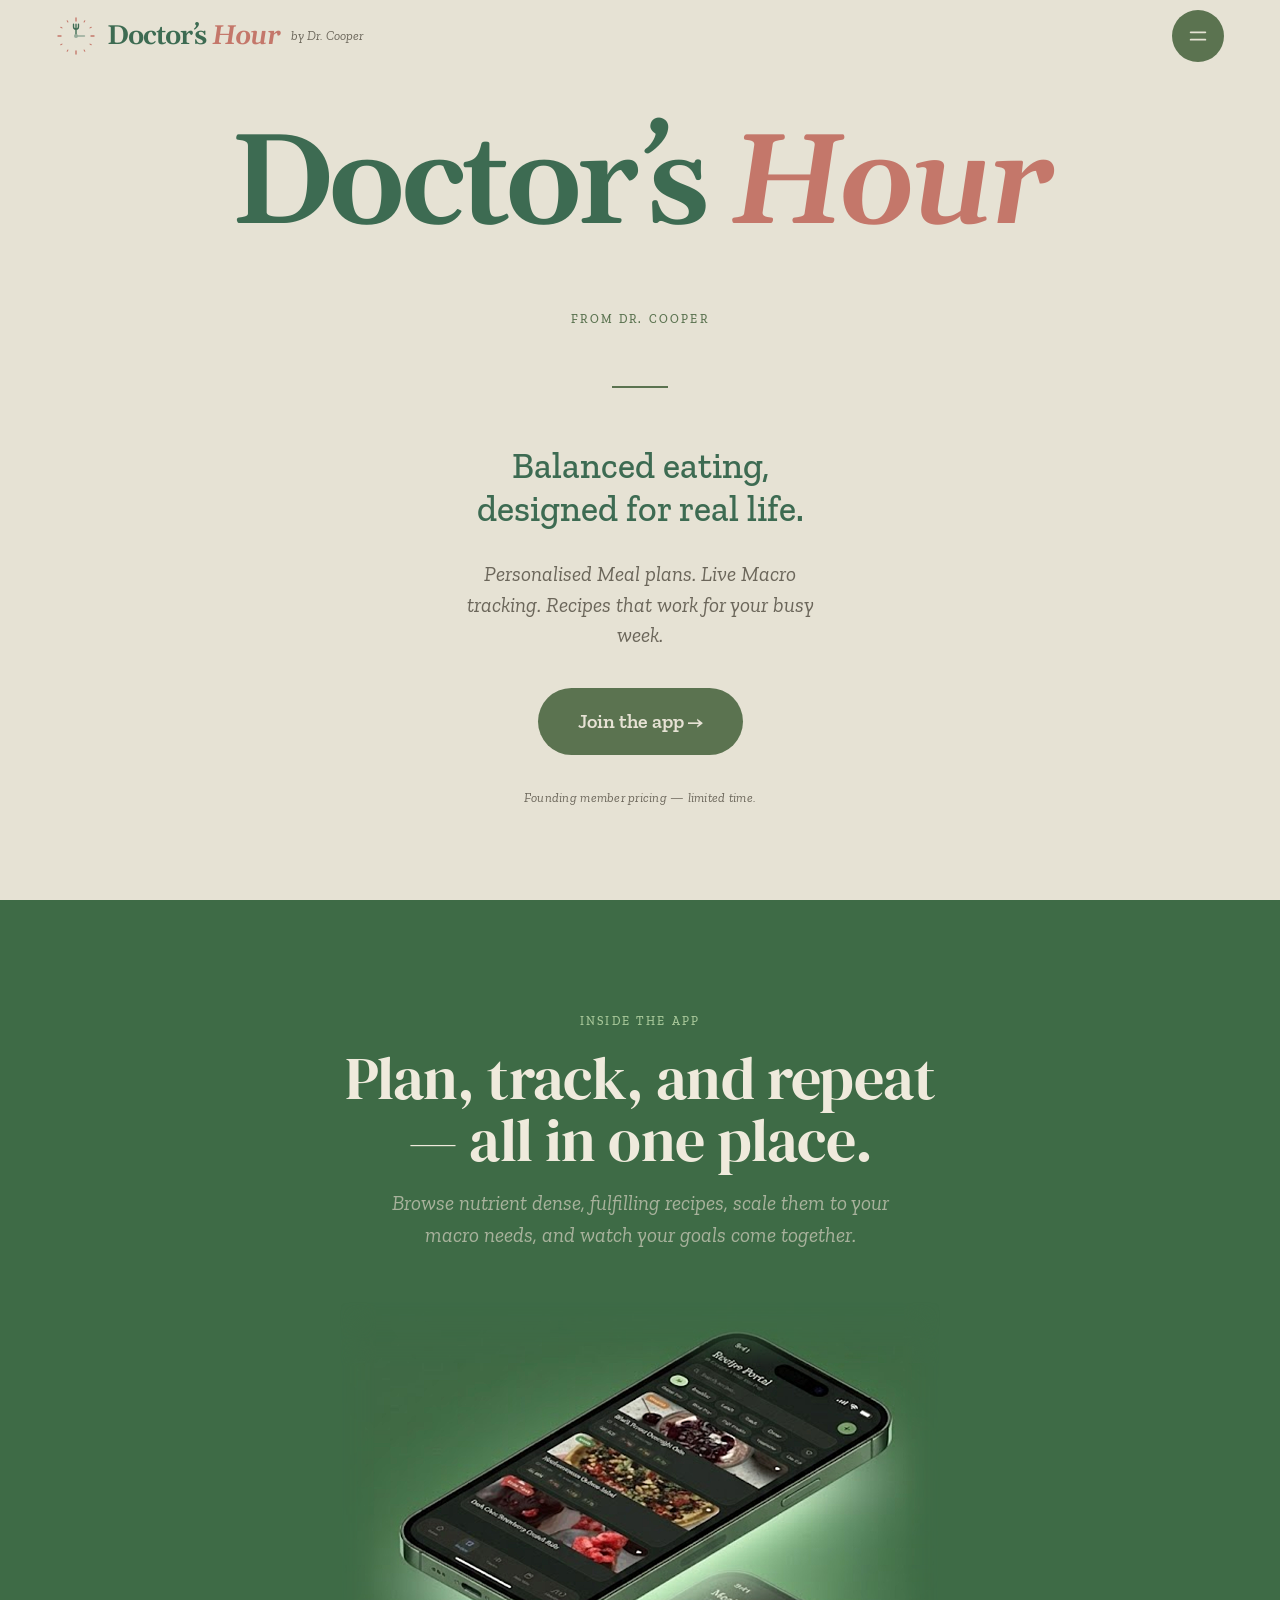
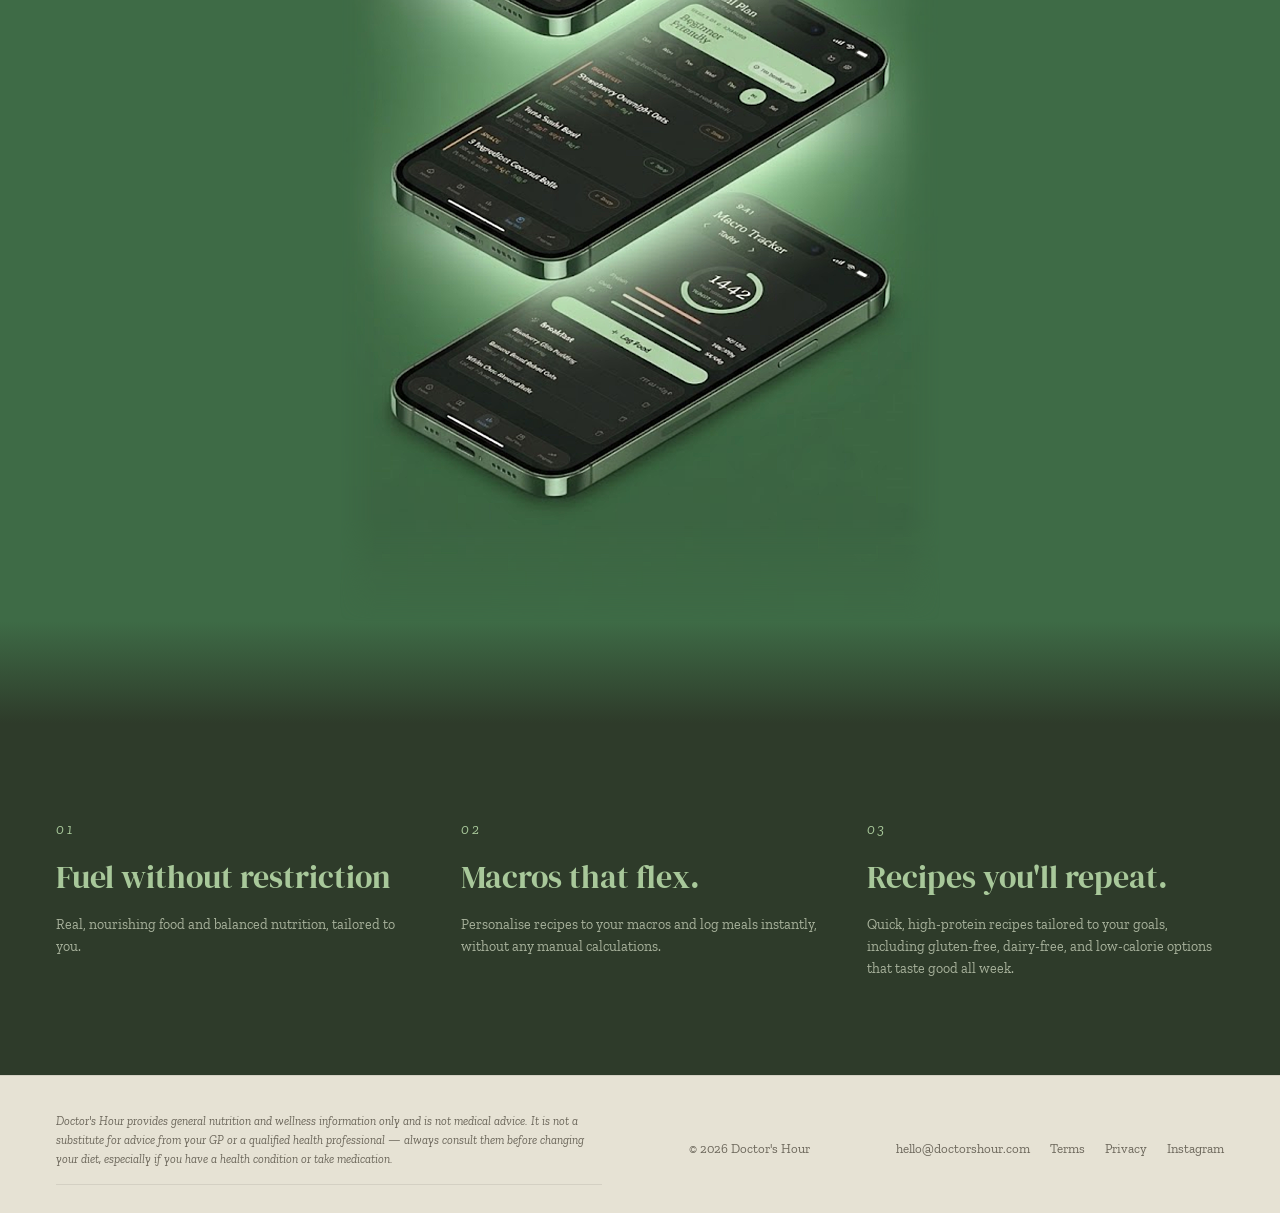
==== commit bd9e8e63: "Add files via upload" ====
--- a/index.html
+++ b/index.html
@@ -33,7 +33,8 @@
     text-transform: uppercase;
     white-space: nowrap;
   }
-  .hero h1 .hero__wm{font-weight:600;font-size:clamp(44px,10.5vw,128px);display:block;text-align:center;text-transform:none;white-space:normal;line-height:1.05;letter-spacing:-0.04em}
+  .hero h1{line-height:1.05}
+  .hero h1 .hero__wm{font-weight:600;font-size:clamp(40px,10vw,128px);display:block;text-align:center;text-transform:none;white-space:normal;line-height:1.05;letter-spacing:-0.04em}
   .hero__ap{margin-left:-0.06em;margin-right:0.05em;letter-spacing:-0.1em}
   .hero__q{display:inline-block;transform:translate(0.08em,-0.05em) rotate(14deg) scale(0.85);transform-origin:50% 30%}
   .hero__logo {
@@ -74,6 +75,8 @@
     min-height: 64px;
   }
   .hero__signup iframe { max-width: 100%; }
+  .hero__signup{display:flex;justify-content:center;min-height:0}
+  .hero__join{font-size:clamp(17px,2vw,20px);padding:18px 40px;white-space:nowrap;width:auto;flex:none}
   .hero input[type="email"] {
     appearance: none;
     border: 1.5px solid rgba(91,115,80,0.4);
@@ -217,10 +220,8 @@
 designed for real life.</p>
       <p class="sub">Personalised Meal plans. Live Macro tracking. Recipes that work for your busy week.</p>
 
-      <div class="hero__signup" data-comment-anchor="waitlist">
-        <script async src="https://subscribe-forms.beehiiv.com/v3/loader.js" data-beehiiv-form="a552e4b9-af74-4bf8-8b6a-422f69eded4b"></script>
-      </div>
-      <p class="hint">Founding member pricing — limited spots.</p>
+      <div class="hero__signup" data-comment-anchor="waitlist"><a class="btn-primary hero__join" href="https://www.doctorshour.com/" target="_blank" rel="noopener">Join the app →</a></div>
+      <p class="hint">Founding member pricing — limited time.</p>
     </div>
   </section>
 
@@ -260,6 +261,7 @@
     <p class="foot__note">Doctor's Hour provides general nutrition and wellness information only and is not medical advice. It is not a substitute for advice from your GP or a qualified health professional — always consult them before changing your diet, especially if you have a health condition or take medication.</p>
     <span>© 2026 Doctor's Hour</span>
     <div class="foot__links">
+      <a href="mailto:hello@doctorshour.com">hello@doctorshour.com</a>
       <a href="https://app.termly.io/policy-viewer/policy.html?policyUUID=1946a40e-50e3-4dcf-b703-84544bc75a5b">Terms</a>
       <a href="https://app.termly.io/policy-viewer/policy.html?policyUUID=960cfebc-e4dd-4759-b93a-fd1ca476af55">Privacy</a>
       <a href="https://www.instagram.com/eatwithdrcooper/" target="_blank" rel="noopener">Instagram</a>
--- a/styles.css
+++ b/styles.css
@@ -117,6 +117,7 @@
 
 .btn-primary {
   display: inline-flex;
+  white-space: nowrap;
   align-items: center;
   justify-content: center;
   gap: 10px;
